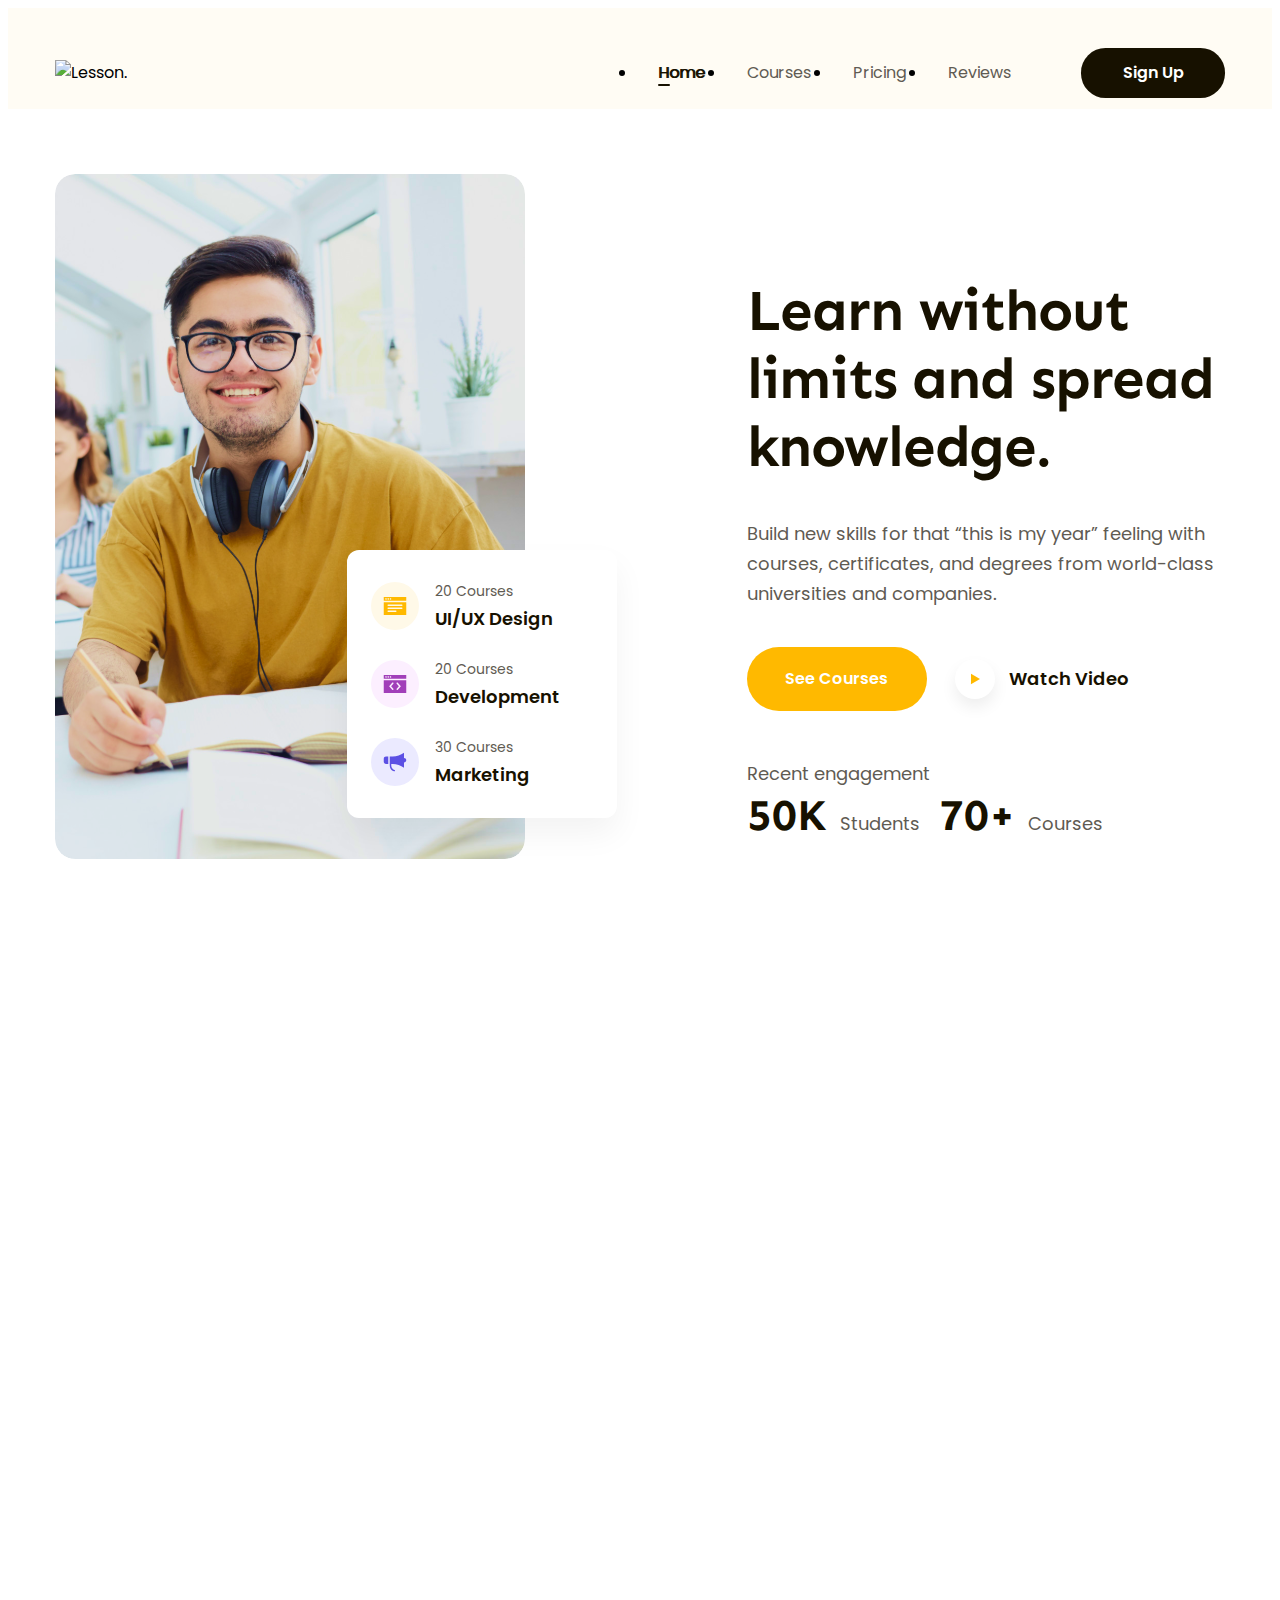
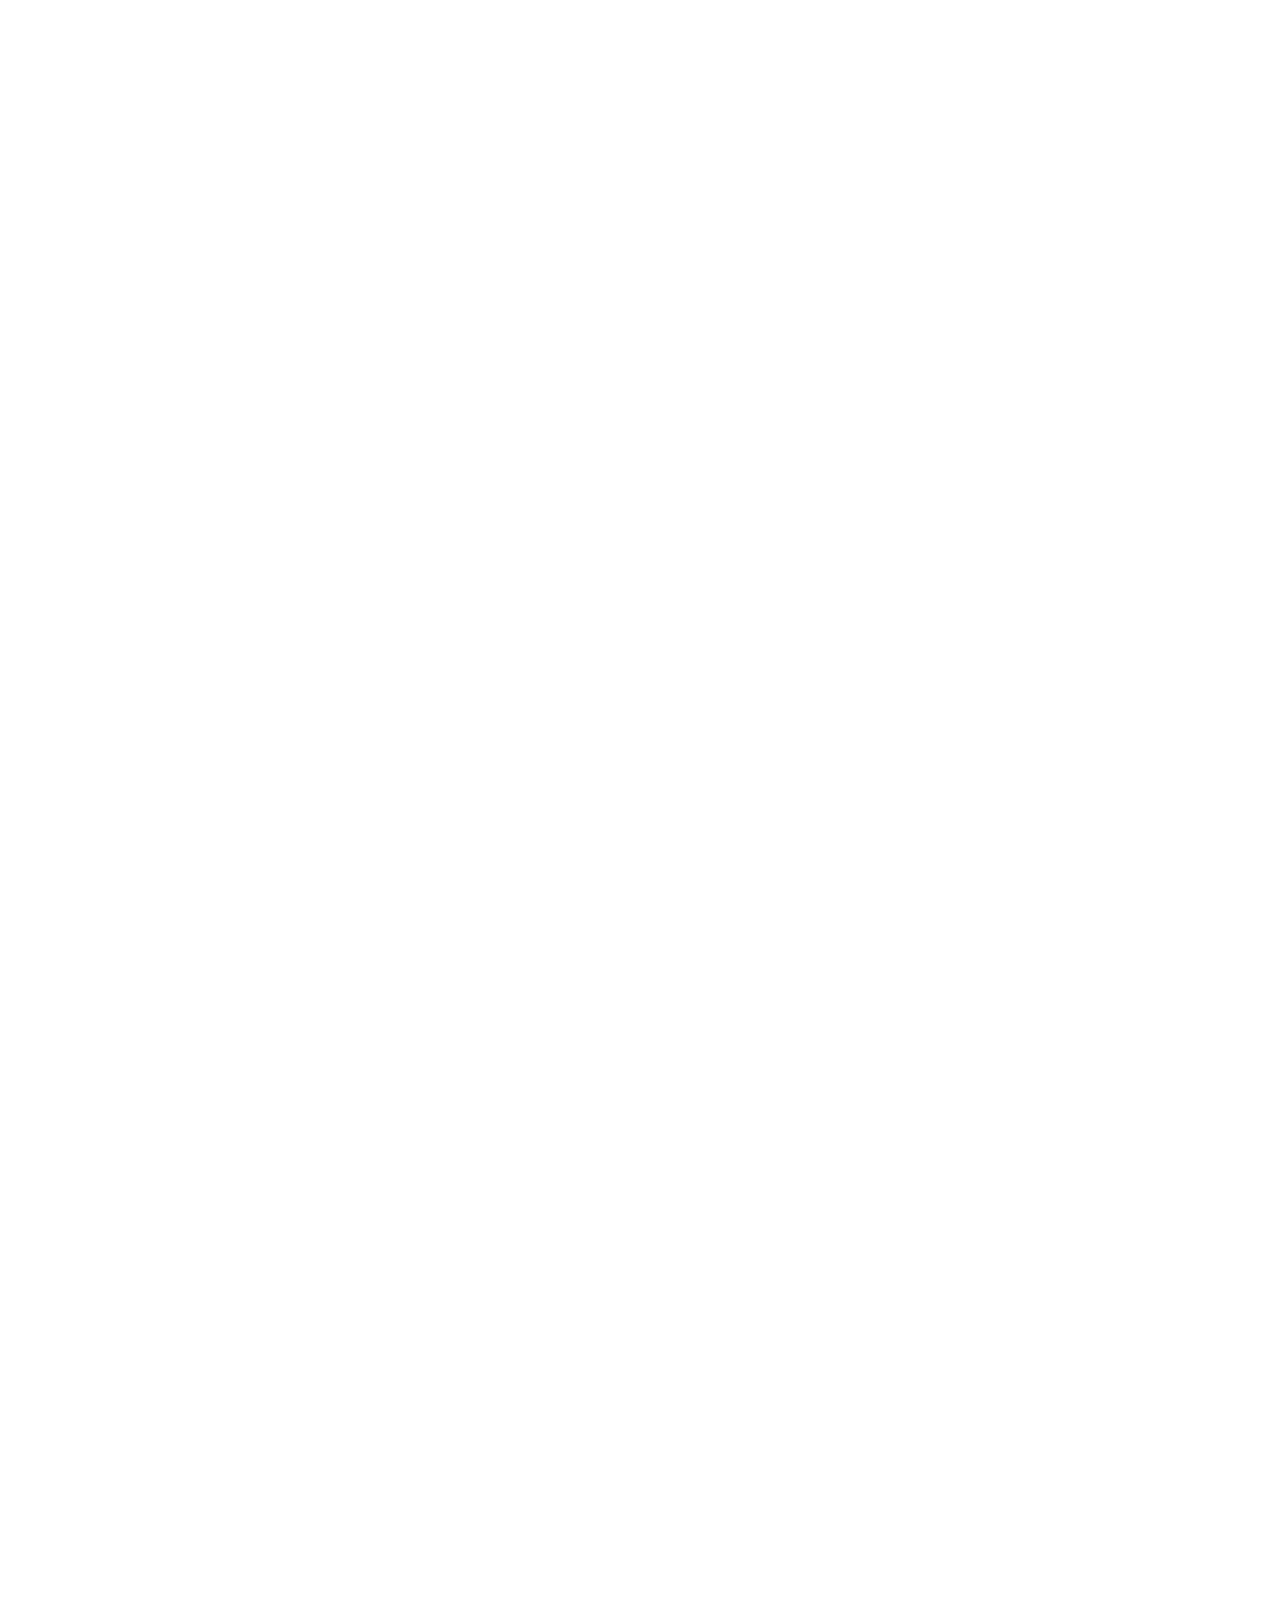
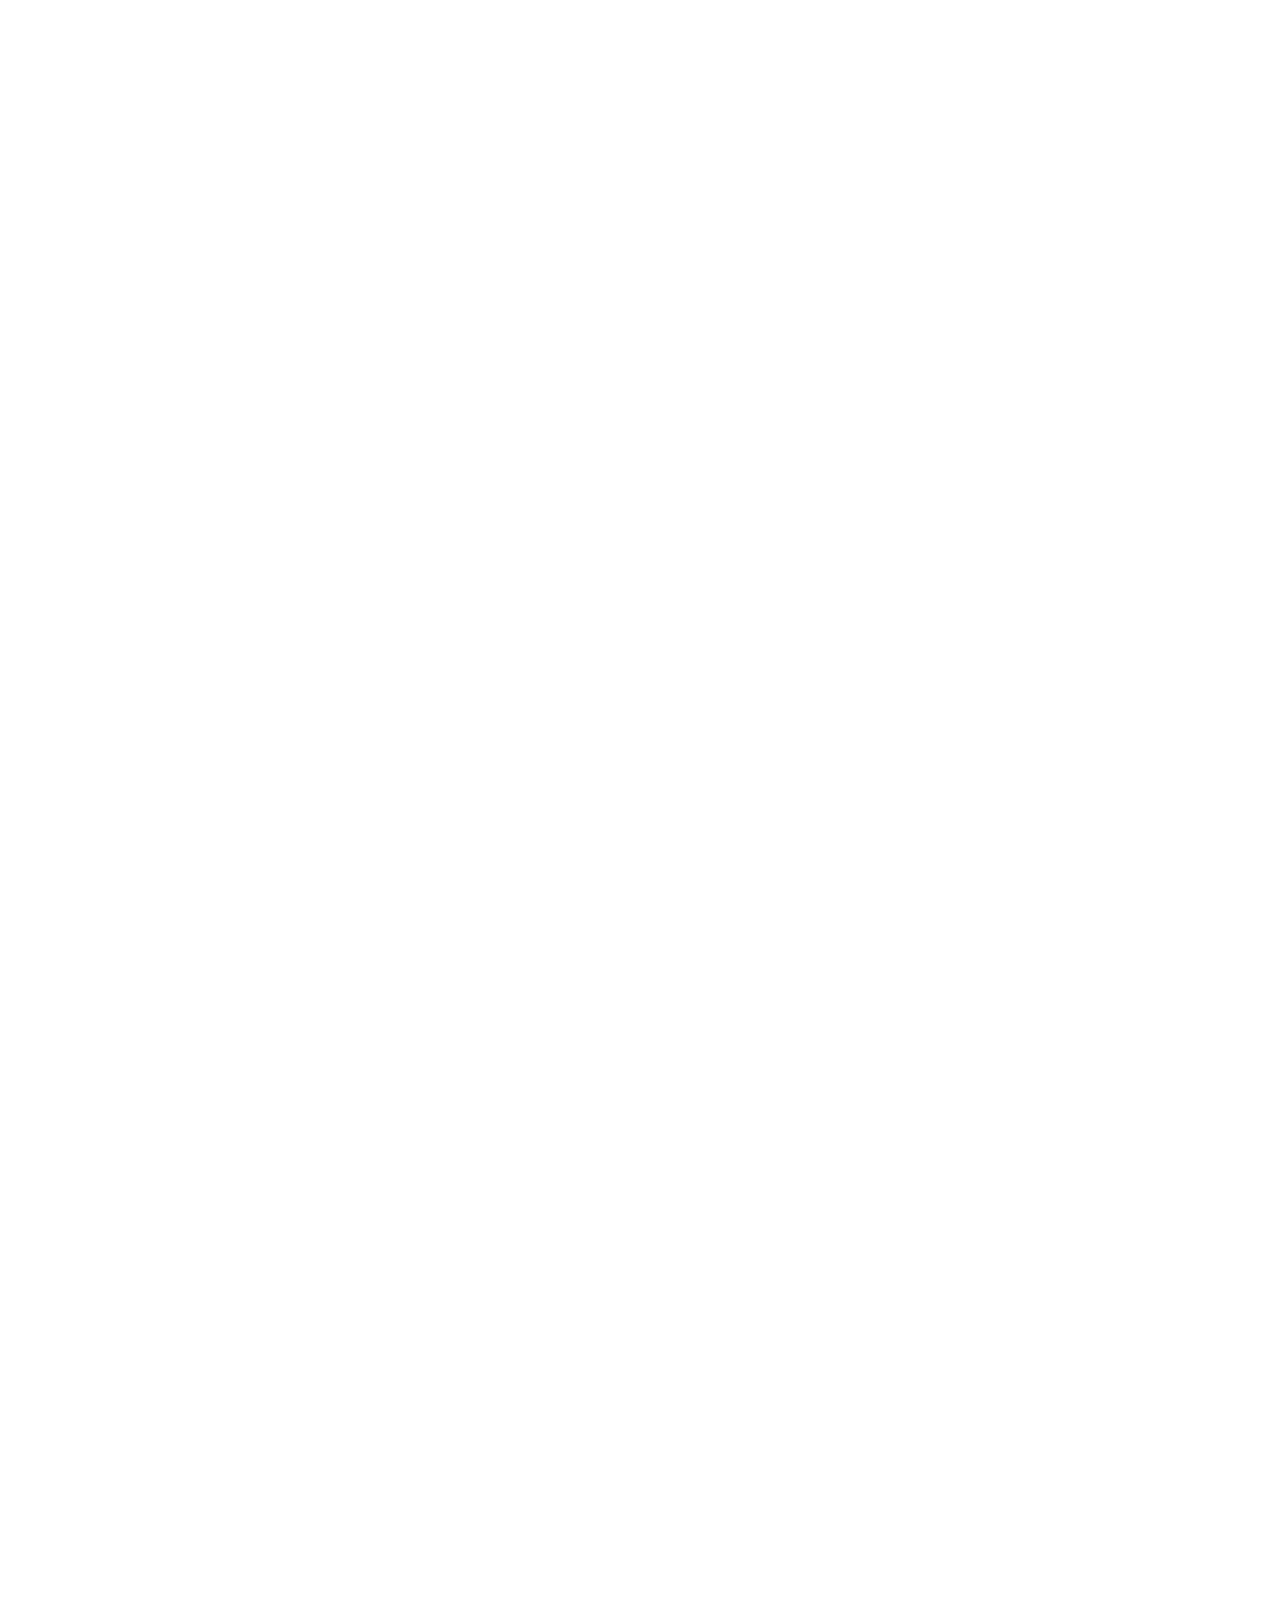
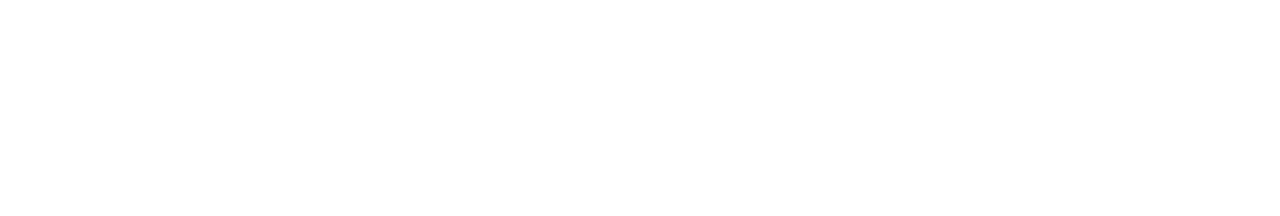
==== index.html @ 4fc25d75 "Hero commit #1" ====
<!DOCTYPE html>
<html lang="en">
  <head>
    <meta charset="UTF-8" />
    <meta
      name="viewport"
      content="width=device-width, user-scalable=no, initial-scale=1.0, maximum-scale=1.0, minimum-scale=1.0"
    />
    <meta http-equiv="X-UA-Compatible" content="ie=edge" />
    <title>Coursera</title>
    <!--  Embedded fonts  -->
    <link rel="preconnect" href="https://fonts.googleapis.com" />
    <link rel="preconnect" href="https://fonts.gstatic.com" crossorigin />
    <link
      href="https://fonts.googleapis.com/css2?family=Poppins:ital,wght@0,400;0,500;0,600;0,700;1,400&family=Sen:wght@700&display=swap"
      rel="stylesheet"
    />
    <!--    reset css-->
    <link rel="stylesheet" href="assets/css/reset.css" />
    <!--    styles css-->
    <link rel="stylesheet" href="assets/css/styles.css" />
  </head>
  <body style="height: 5000px">
    <header class="header fixed">
      <div class="main-content">
        <div class="body">
          <!--            Logo-->
          <img src="assets/img/Lesson..svg" alt="Lesson." />
          <!--            Nav-->
          <nav class="nav">
            <ul>
              <li class="active"><a href="#!">Home</a></li>
              <li><a href="#!">Courses</a></li>
              <li><a href="#!">Pricing</a></li>
              <li><a href="#!">Reviews</a></li>
            </ul>
          </nav>
          <!--            Action-->
          <div class="action">
            <a class="btn sign-up-btn" href="#!">Sign Up</a>
          </div>
        </div>
      </div>
    </header>
    <div class="hero">
      <div class="main-content">
        <div class="hero-body">
          <div class="hero-img-block">
            <img
              class="hero-img"
              src="assets/img/guy-lesson%201.svg"
              alt="Learn without limits and spread knowledge."
            />
            <div class="summary">
              <div class="item">
                <div class="circle">
                  <img
                    class="icon"
                    src="assets/icon/Orion_page.svg"
                    alt="page"
                  />
                </div>
                <div class="label">
                  <div class="quantity">20 Courses</div>
                  <div class="name">UI/UX Design</div>
                </div>
              </div>
              <div class="item">
                <div class="circle">
                  <img
                    class="icon"
                    src="assets/icon/Orion_code-window.svg"
                    alt="window"
                  />
                </div>
                <div class="label">
                  <div class="quantity">20 Courses</div>
                  <div class="name">Development</div>
                </div>
              </div>
              <div class="item">
                <div class="circle">
                  <img
                    class="icon"
                    src="assets/icon/Orion_megaphone.svg"
                    alt="megaphone"
                  />
                </div>
                <div class="label">
                  <div class="quantity">30 Courses</div>
                  <div class="name">Marketing</div>
                </div>
              </div>
            </div>
          </div>
          <div class="hero-text">
            <h1 class="title">Learn without limits and spread knowledge.</h1>
            <p class="sub-title">
              Build new skills for that “this is my year” feeling with courses,
              certificates, and degrees from world-class universities and
              companies.
            </p>
            <div class="call-to-action">
              <a class="btn see-courses-btn" href="#!">See Courses</a>
              <div class="circle">
                <img src="assets/icon/yellow-triangle.svg" alt="play" />
              </div>
              <a class="watch">Watch Video</a>
            </div>
            <div class="desc">Recent engagement</div>
            <div class="desc stat">
              <strong>50K</strong> Students <strong>70+</strong> Courses
            </div>
          </div>
        </div>
      </div>
    </div>
  </body>
</html>
---- assets/css/styles.css ----
* {
  box-sizing: border-box;
}

html {
  font-size: 62.5%;
}

body {
  font-size: 1.6rem;
  font-family: "Poppins", sans-serif;
}

/*common*/

a {
  text-decoration: none;
}
.main-content {
  width: 1170px;
  max-width: calc(100% - 48px);
  margin-right: auto;
  margin-left: auto;
}
.btn {
  min-width: 118px;
  line-height: 50px;
  padding: 0 16px;
  display: inline-block;
  font-weight: 600;
  font-size: 1.6rem;
  text-align: center;
  color: #ffffff;
}

/*Header*/
.header {
  background: #fffcf4;
}

.header.fixed {
  position: sticky;
  top: -28px;
  z-index: 1;
}
.header .body {
  display: flex;
  align-items: center;
  padding: 36px 0 8px;
}
.nav {
  margin-left: auto;
}
.nav ul {
  display: flex;
}

.nav a {
  position: relative;
  padding: 8px 21px;
  font-size: 1.6rem;
  color: #5f5b53;
}

.nav a:hover,
.nav .active a {
  text-shadow: 1px 0 0 currentColor;
  font-size: 1.6rem;
  color: #171100;
}

.nav .active a::after {
  content: "";
  display: block;
  position: absolute;
  width: 12px;
  height: 2px;
  left: 21px;
  bottom: 6px;
  background: #171100;
  border-radius: 1px;
}
.header .sign-up-btn {
  min-width: 144px;
  background: #171100;
  border-radius: 24.5px;
}

.header .action {
  margin-left: 49px;
}

/*Hero*/
.hero {
  padding: 65px 0;
}
.hero .hero-body {
  display: flex;
  justify-content: space-around;
}
.hero .hero-img-block {
  position: relative;
  width: 48%;
}
.hero .hero-img {
  object-fit: cover;
  width: 470px;
  height: 685px;
  border-radius: 20px;
}

.hero .summary {
  position: absolute;
  width: 270px;
  padding: 28px 24px;
  background: #ffffff;
  box-shadow: 0 16px 32px rgba(0, 0, 0, 0.05);
  border-radius: 12px;
  bottom: 48px;
  right: 0;
}
.hero .summary .item {
  display: flex;
  align-items: center;
  position: relative;
}
.hero .summary .circle {
  display: flex;
  justify-content: center;
  align-items: center;
  width: 48px;
  height: 48px;
  border-radius: 50%;
  background-color: #fff9e8;
}
.hero .summary .item:nth-of-type(2) .circle {
  background: #fcefff;
}
.hero .summary .item:nth-of-type(3) .circle {
  background: #ebeaff;
}
.hero .summary .item + .item {
  margin-top: 22px;
}

.hero .summary .label {
  margin-left: 16px;
  align-items: center;
}
.hero .summary .label .quantity {
  font-size: 1.4rem;
  line-height: 1.86;

  color: #5f5b53;
}
.hero .summary .label .name {
  font-weight: 600;
  font-size: 1.8rem;
  line-height: 1.67;
  color: #171100;
}
.hero .hero-text {
  width: 52%;
  padding: 64px 0 0 130px;
}
.hero-text .title {
  font-family: "Sen", sans-serif;
  font-weight: 700;
  font-size: 5.8rem;
  line-height: 1.17;
  letter-spacing: -0.02em;
  color: #171100;
}

.hero-text .sub-title {
  margin-top: 22px;
  font-weight: 400;
  font-size: 1.8rem;
  line-height: 1.67;
  color: #5f5b53;
}

.hero .call-to-action {
  display: flex;
  align-items: center;
  margin-top: 38px;
  margin-bottom: 48px;
}

.hero .see-courses-btn {
  min-width: 180px;
  line-height: 64px;
  background: #ffb900;
  border-radius: 32px;
}

.hero .call-to-action .circle {
  display: flex;
  align-items: center;
  justify-content: center;
  width: 40px;
  height: 40px;
  margin-left: 28px;
  background: #ffffff;
  box-shadow: 0 8px 16px rgba(0, 0, 0, 0.07);
  border-radius: 50%;
  cursor: pointer;
}

.hero .call-to-action .watch {
  margin-left: 14px;
  font-weight: 600;
  font-size: 1.8rem;
  line-height: 1.67;
  color: #171100;
}

.hero .desc {
  font-weight: 400;
  font-size: 1.8rem;
  line-height: 1.67;
  color: #5f5b53;
}

.hero .stat strong {
  margin-top: 8px;
  padding-right: 8px;
  font-family: "Sen", sans-serif;
  font-weight: 700;
  font-size: 4.4rem;
  line-height: 1.23;
  color: #171100;
}
.hero .stat strong:nth-of-type(2) {
  margin-left: 14px;
}
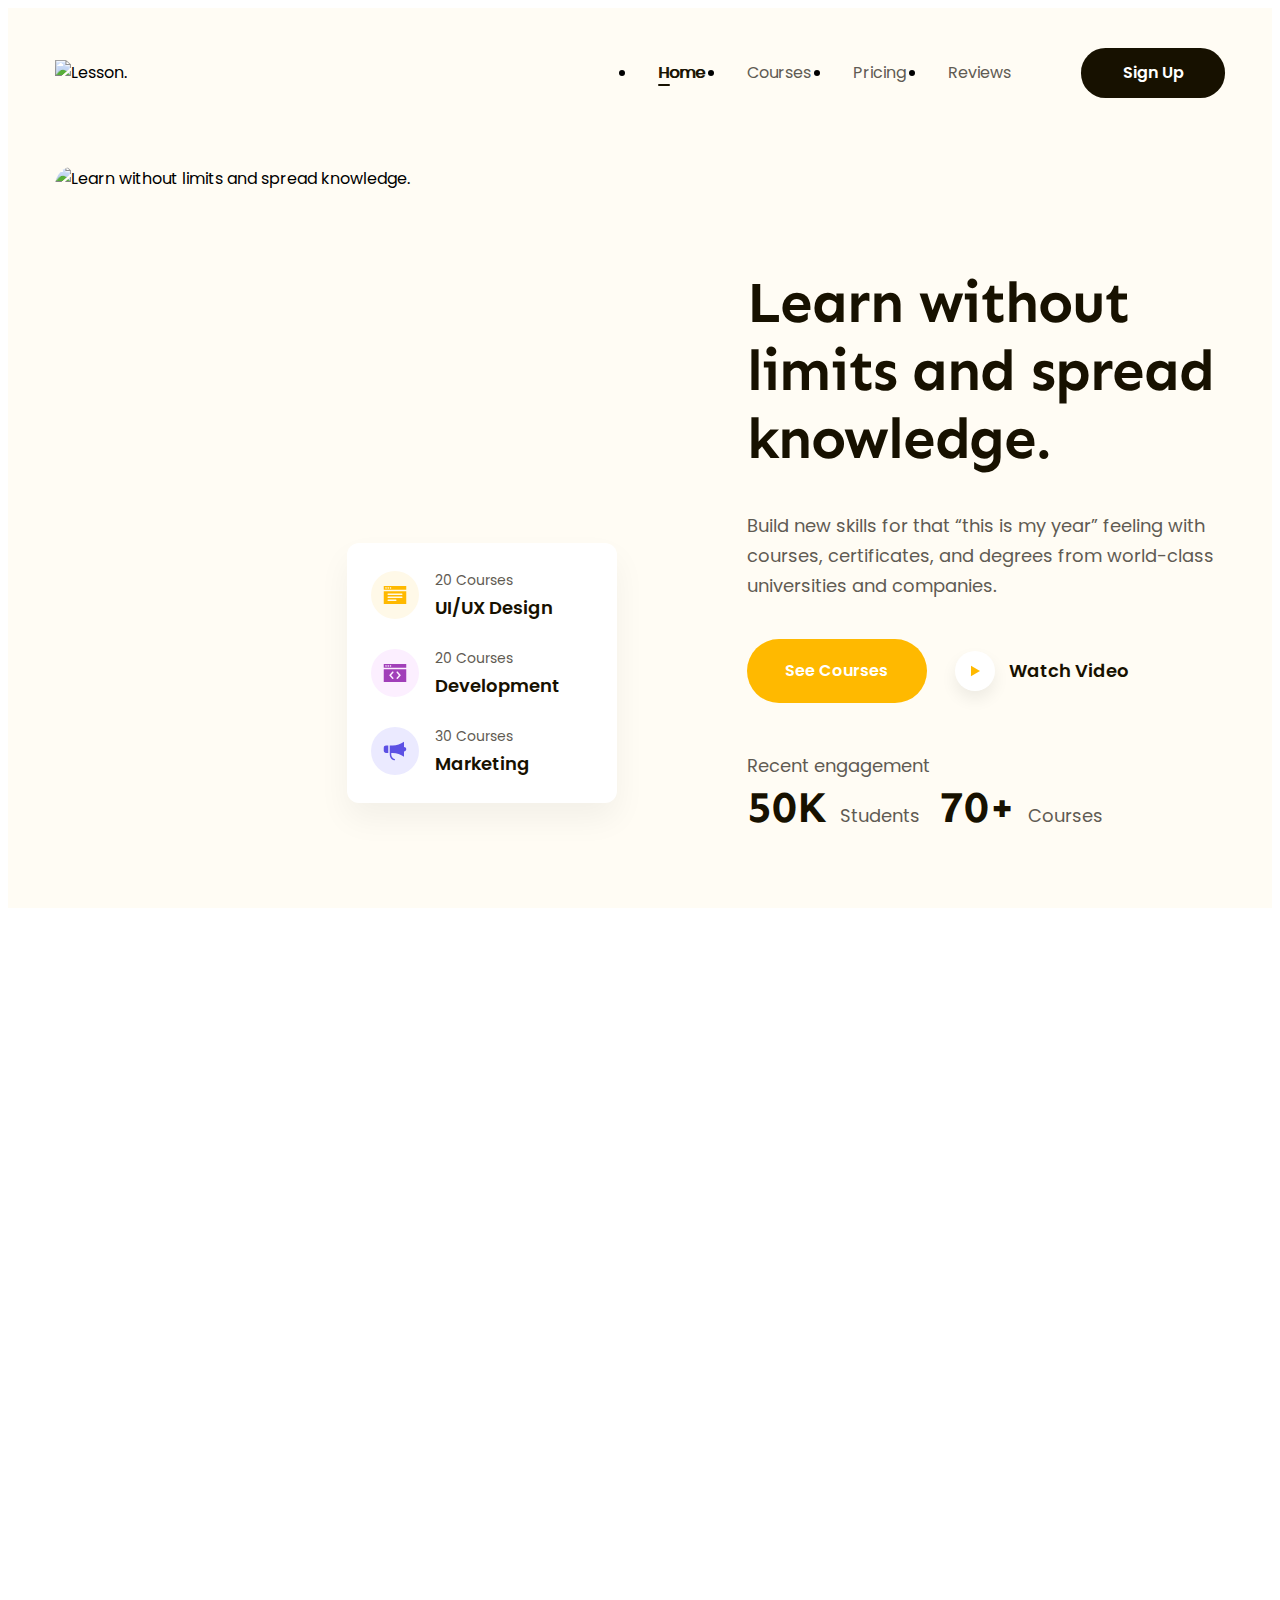
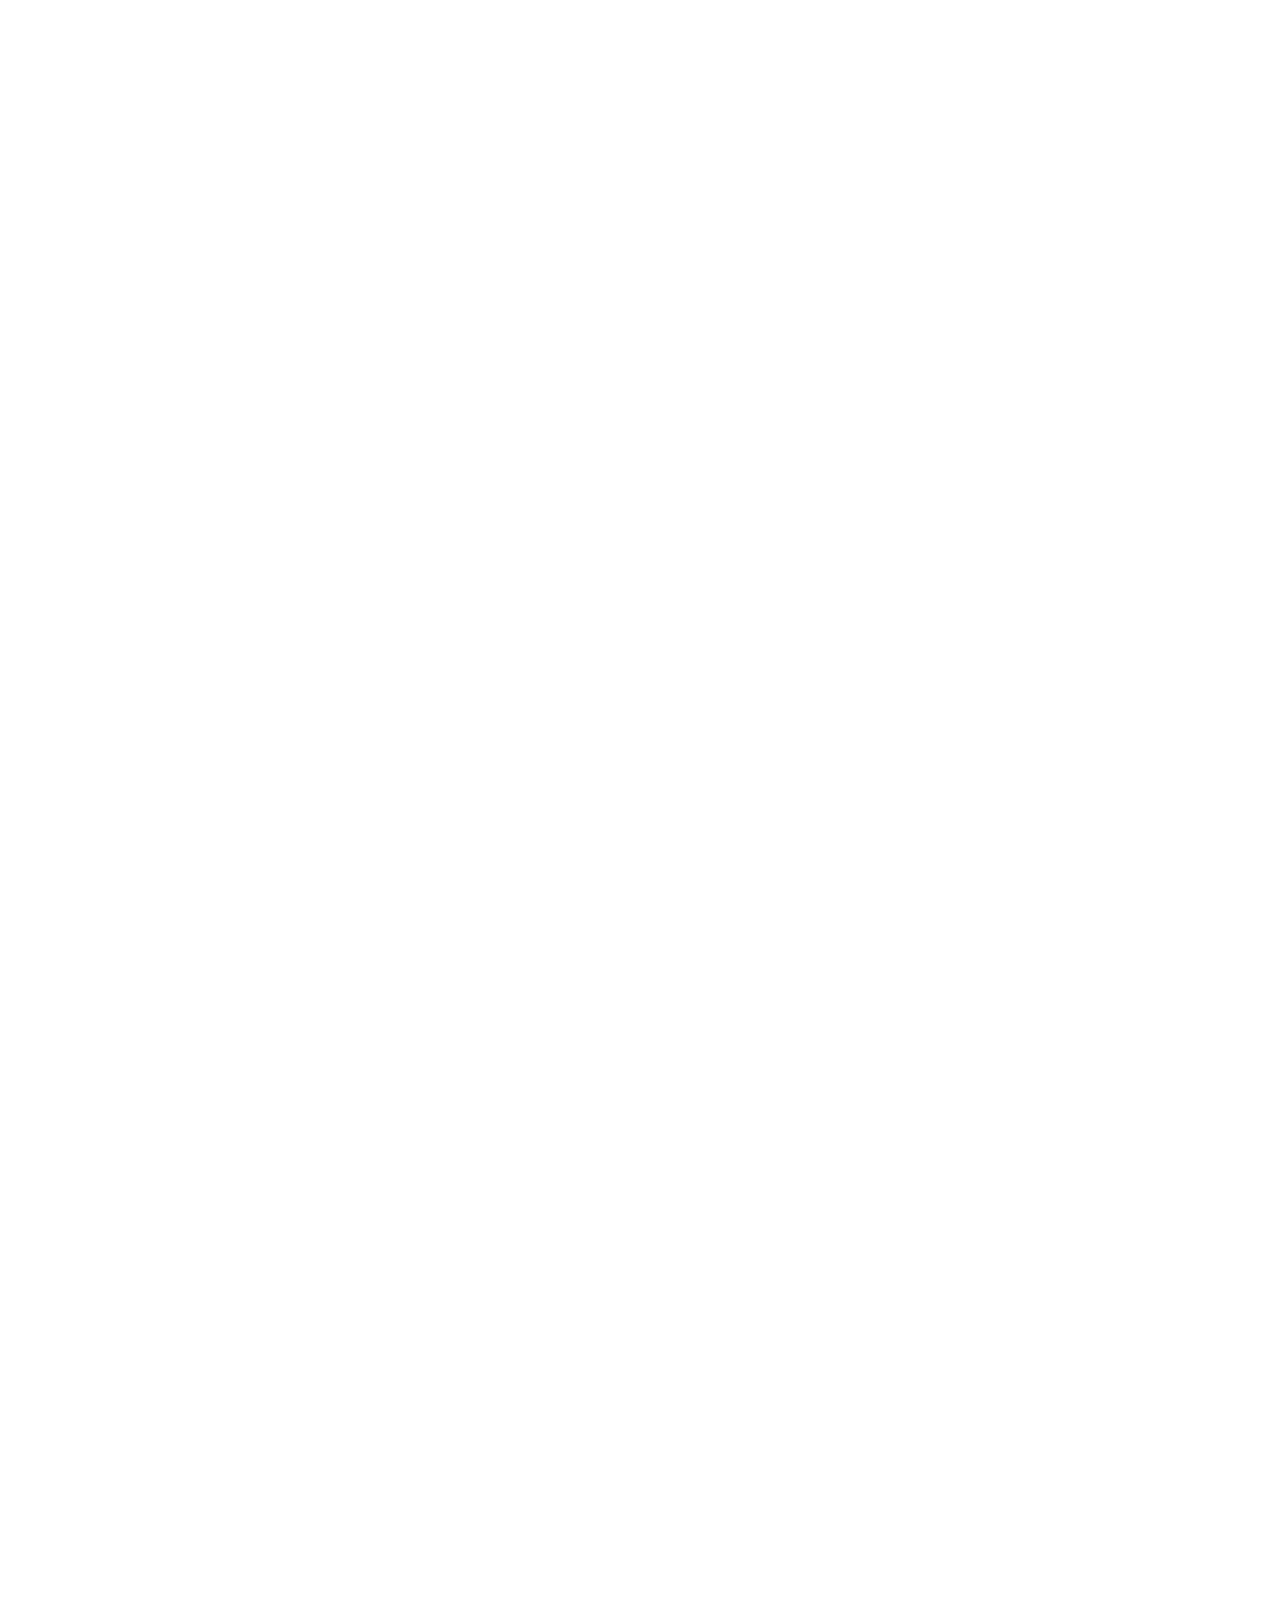
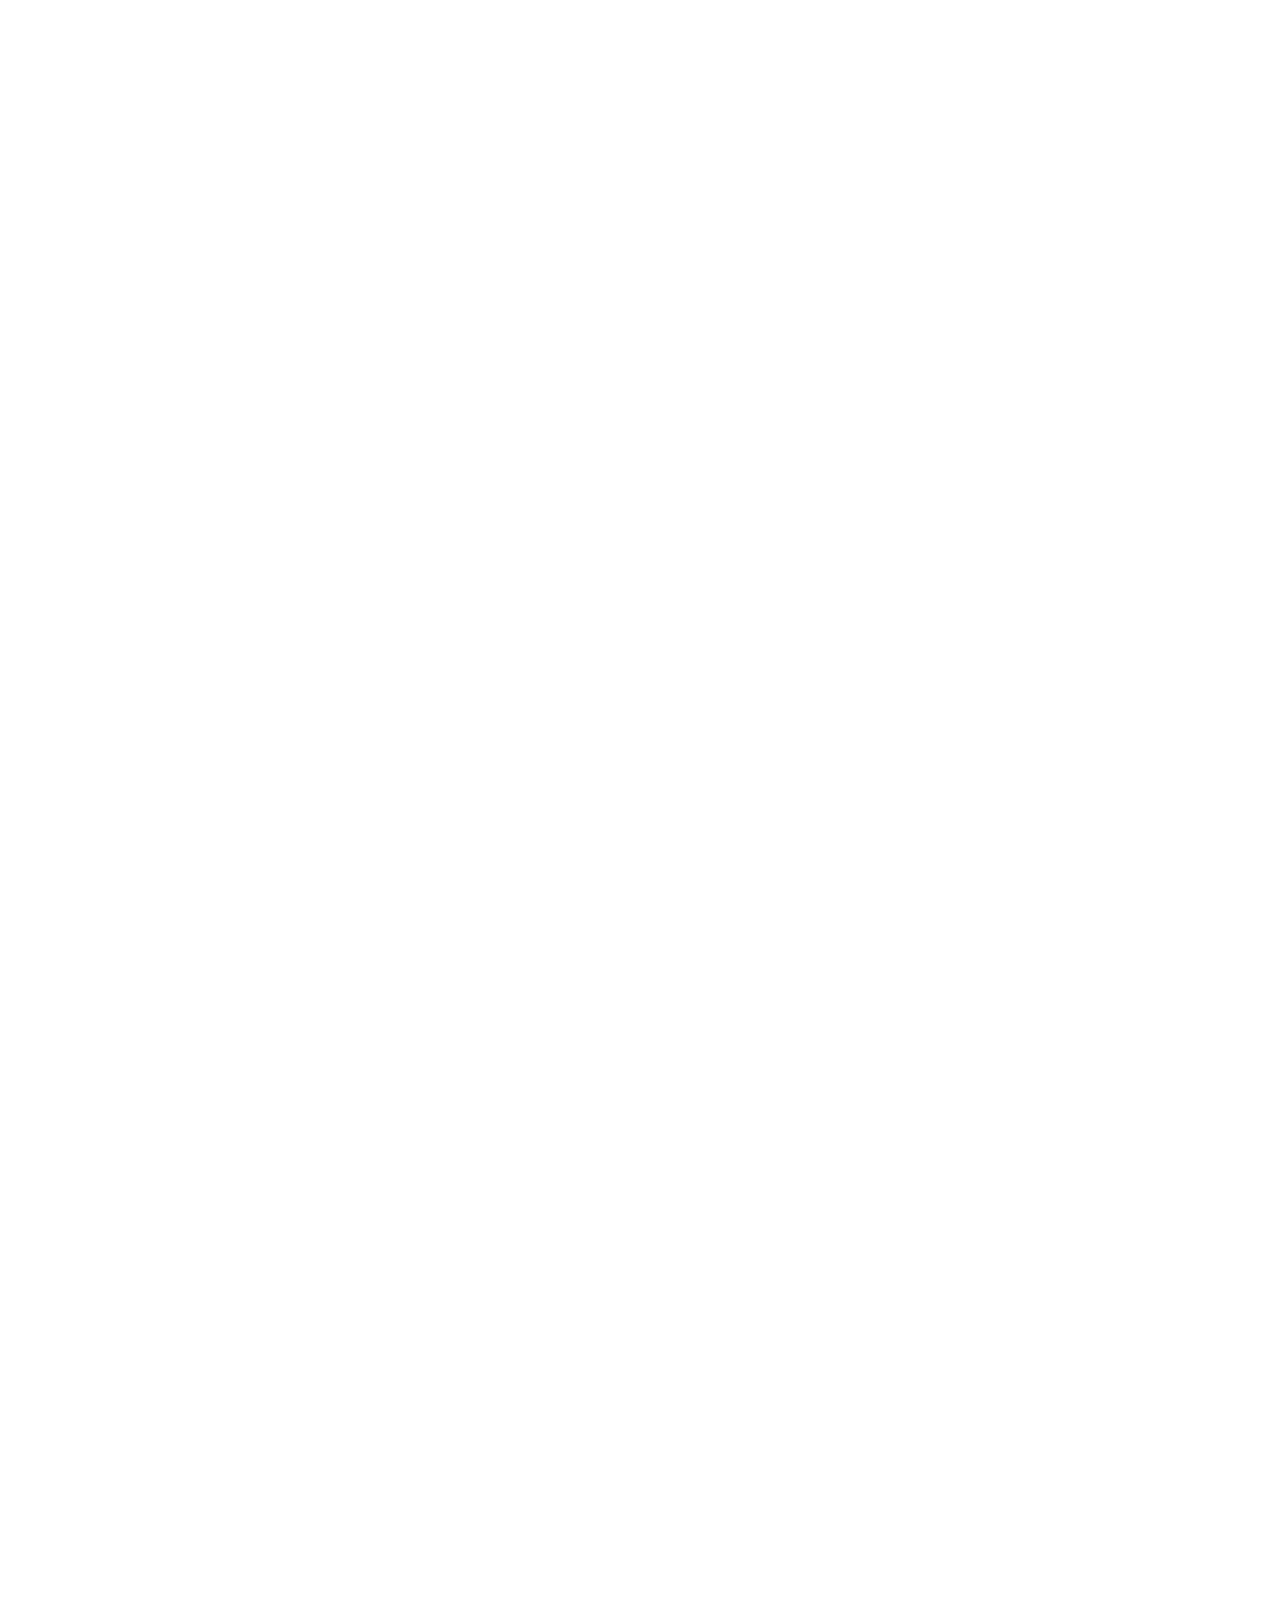
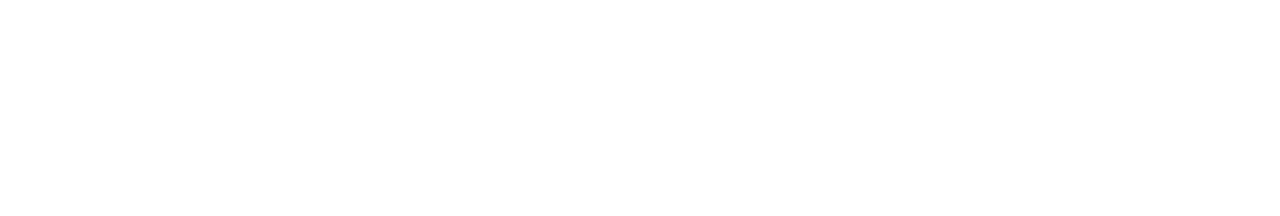
==== commit 4913e80f: "Hero commit #3" ====
--- a/index.html
+++ b/index.html
@@ -48,7 +48,7 @@
           <div class="hero-img-block">
             <img
               class="hero-img"
-              src="assets/img/guy-lesson%201.svg"
+              src="assets/img/guy-lesson.png"
               alt="Learn without limits and spread knowledge."
             />
             <div class="summary">
--- a/assets/css/styles.css
+++ b/assets/css/styles.css
@@ -92,17 +92,18 @@
 
 /*Hero*/
 .hero {
-  padding: 65px 0;
+  padding: 57px 0;
+  background: #fffcf4;
 }
 .hero .hero-body {
   display: flex;
-  justify-content: space-around;
 }
 .hero .hero-img-block {
   position: relative;
   width: 48%;
 }
 .hero .hero-img {
+  display: block;
   object-fit: cover;
   width: 470px;
   height: 685px;
@@ -112,7 +113,7 @@
 .hero .summary {
   position: absolute;
   width: 270px;
-  padding: 28px 24px;
+  padding: 24px;
   background: #ffffff;
   box-shadow: 0 16px 32px rgba(0, 0, 0, 0.05);
   border-radius: 12px;
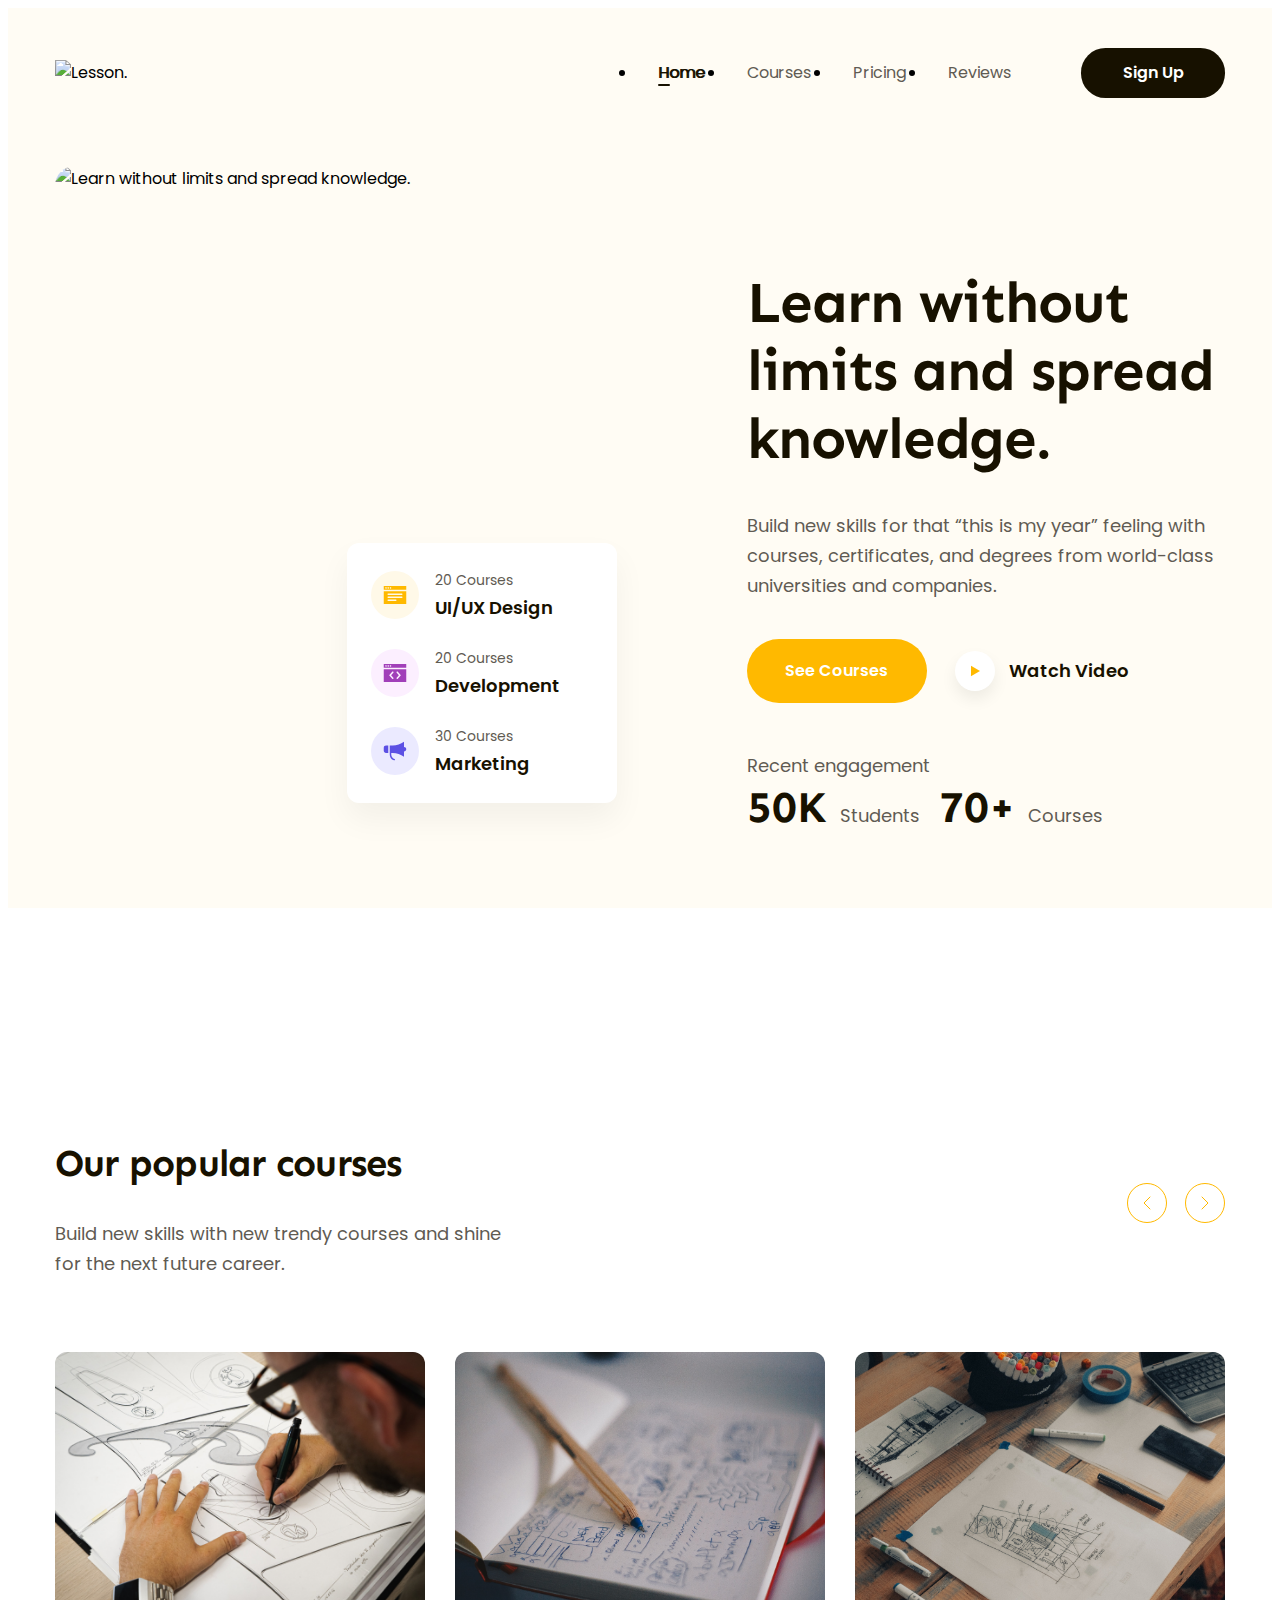
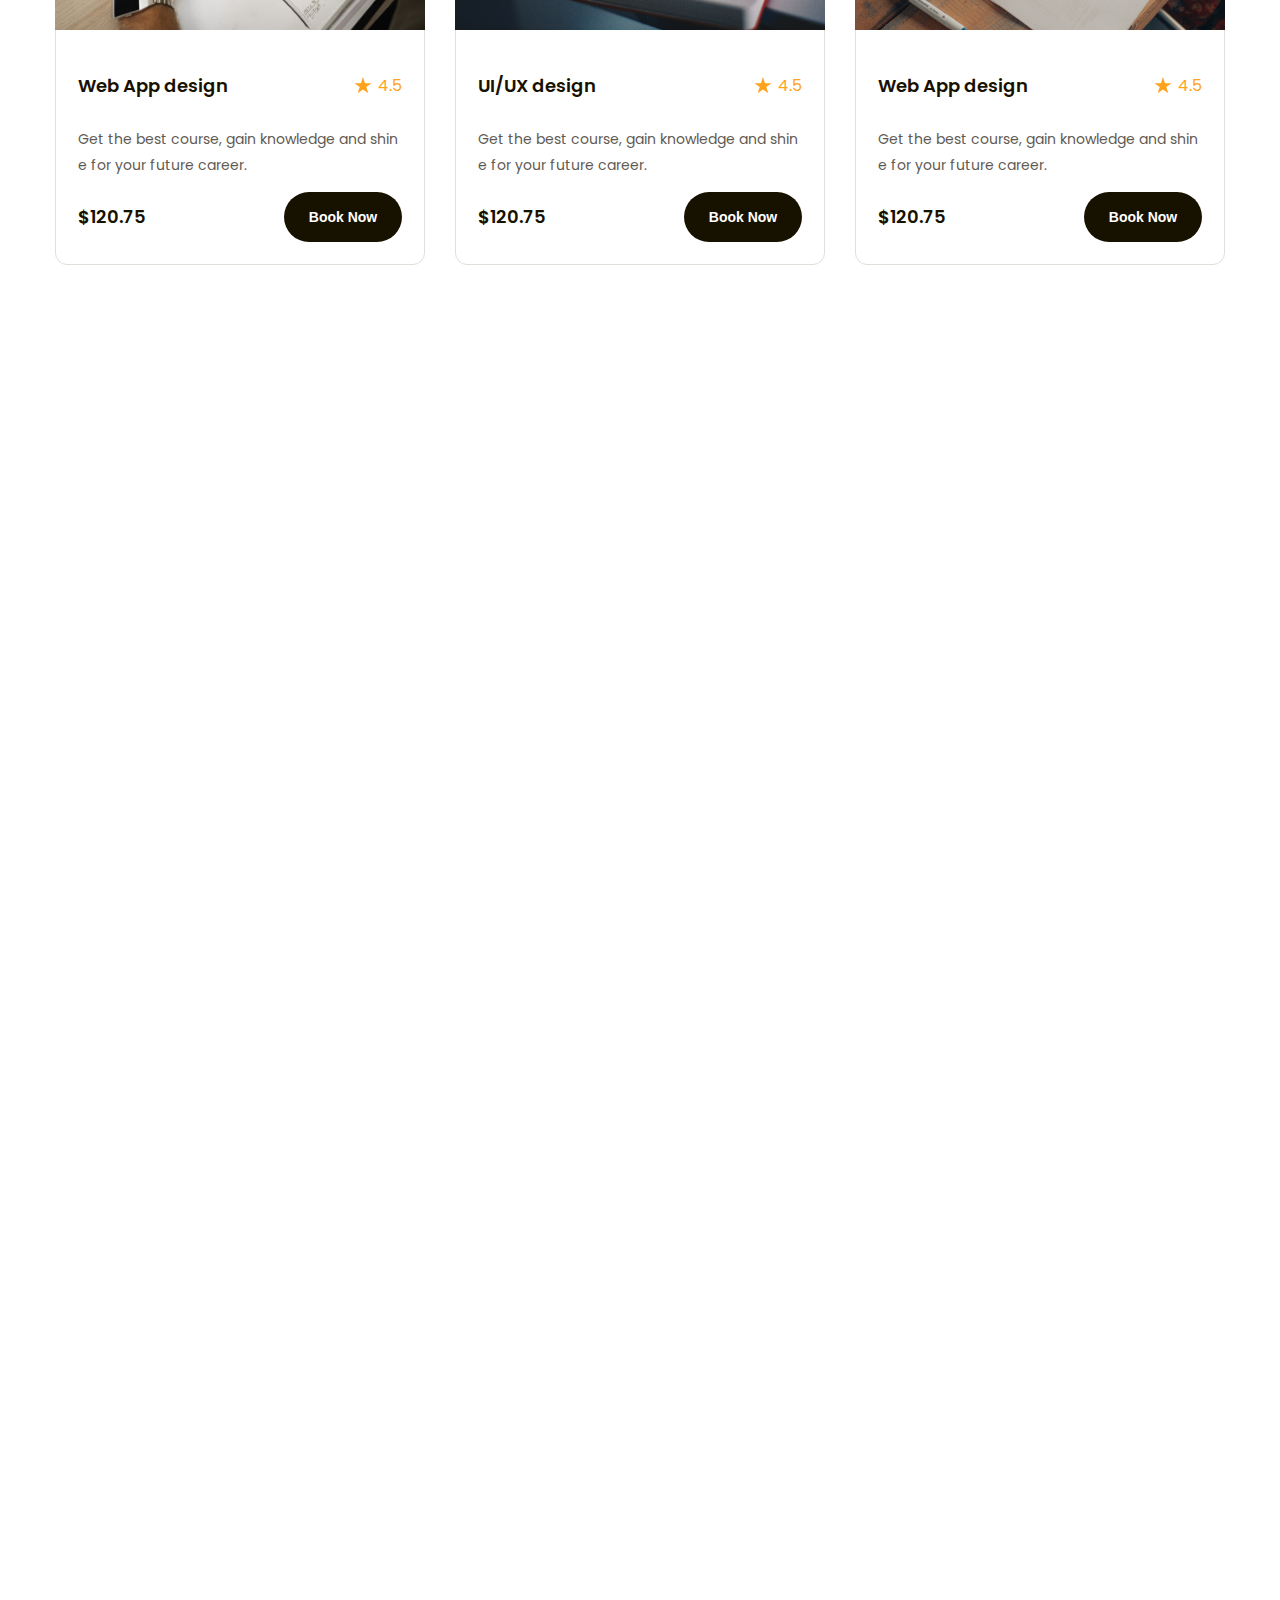
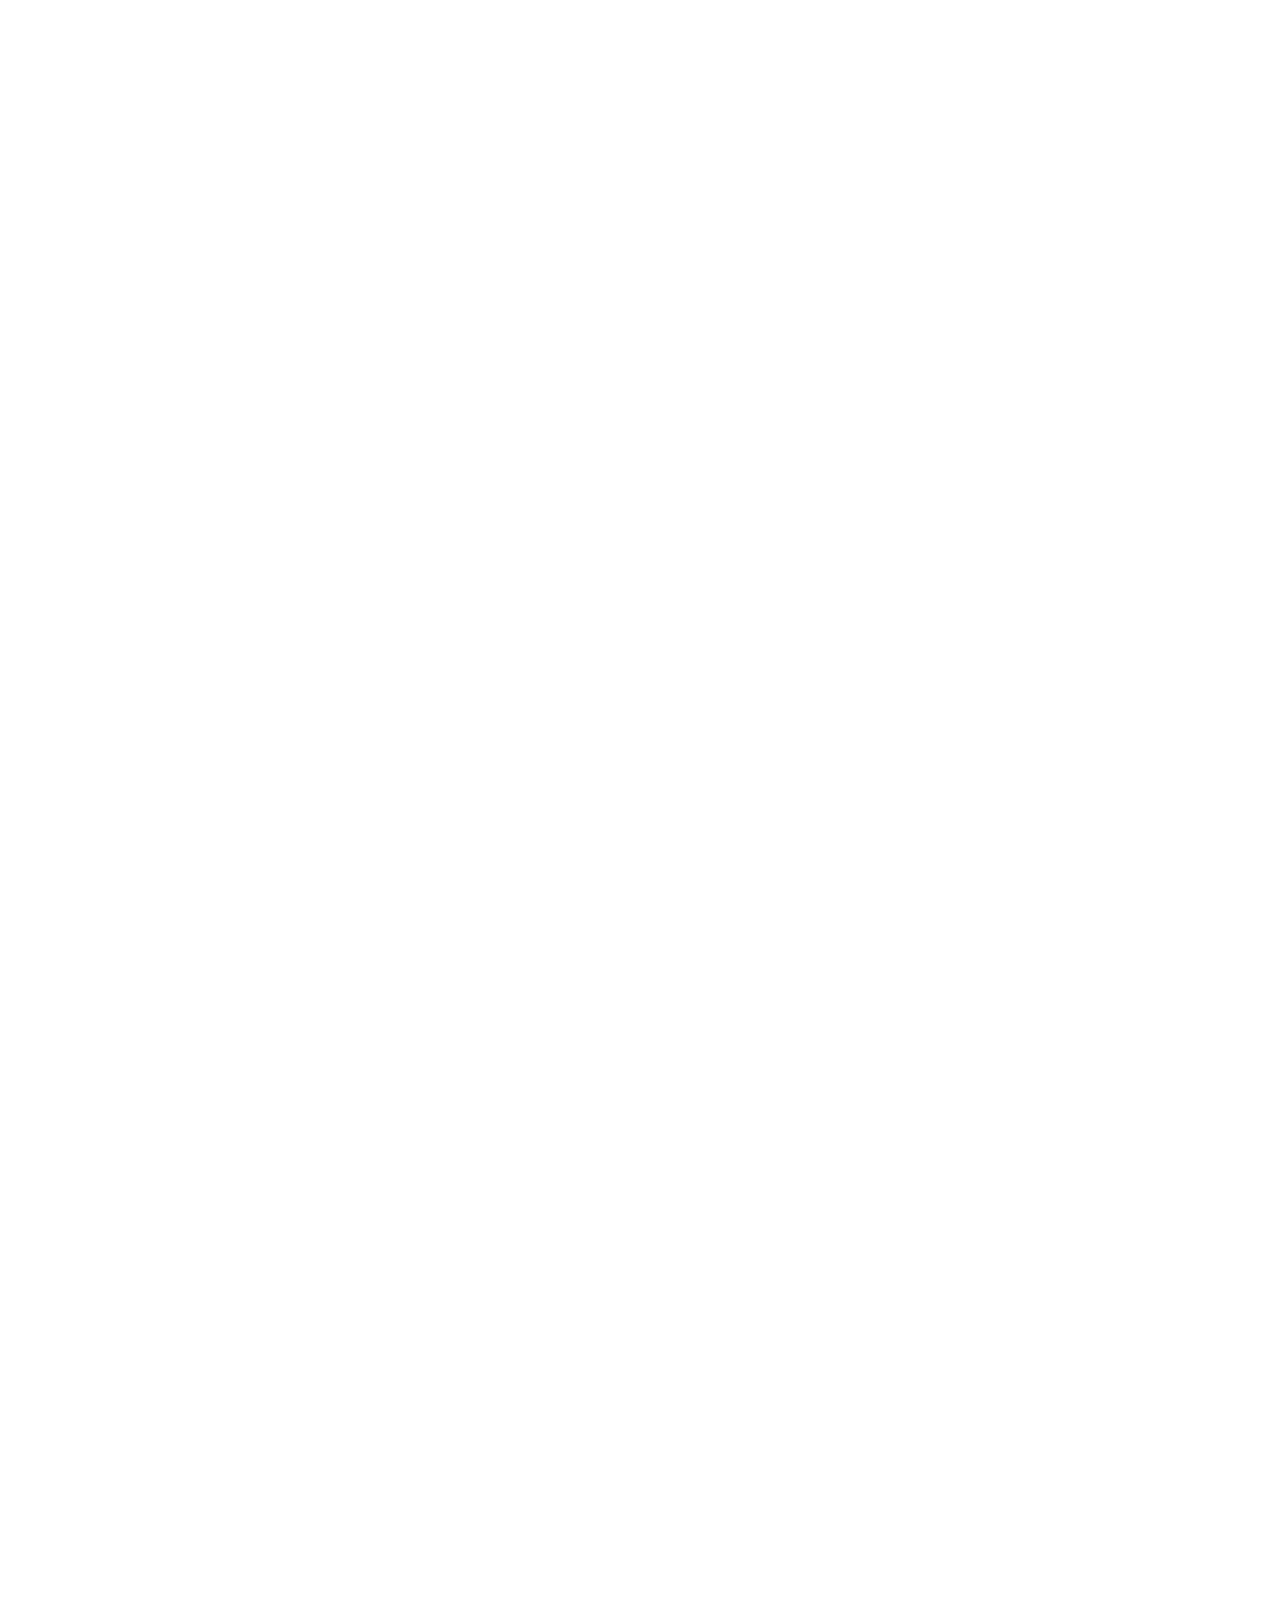
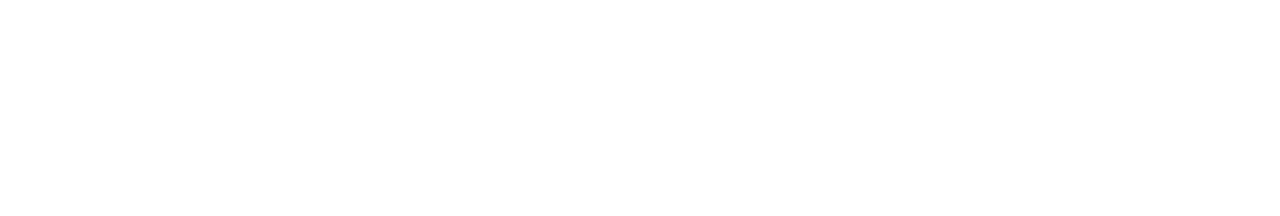
==== commit 07138251: "Popular commit #2" ====
--- a/index.html
+++ b/index.html
@@ -15,17 +15,18 @@
       href="https://fonts.googleapis.com/css2?family=Poppins:ital,wght@0,400;0,500;0,600;0,700;1,400&family=Sen:wght@700&display=swap"
       rel="stylesheet"
     />
-    <!--    reset css-->
-    <link rel="stylesheet" href="assets/css/reset.css" />
-    <!--    styles css-->
-    <link rel="stylesheet" href="assets/css/styles.css" />
+    <!-- reset css -->
+    <link rel="stylesheet" href="./assets/css/reset.css" />
+    <!-- styles css -->
+    <link rel="stylesheet" href="./assets/css/styles.css" />
   </head>
   <body style="height: 5000px">
+    <!-- Header -->
     <header class="header fixed">
       <div class="main-content">
         <div class="body">
           <!--            Logo-->
-          <img src="assets/img/Lesson..svg" alt="Lesson." />
+          <img src="./assets/icon/Lesson..svg" alt="Lesson." />
           <!--            Nav-->
           <nav class="nav">
             <ul>
@@ -42,13 +43,15 @@
         </div>
       </div>
     </header>
+
+    <!-- Hero -->
     <div class="hero">
       <div class="main-content">
         <div class="hero-body">
           <div class="hero-img-block">
             <img
               class="hero-img"
-              src="assets/img/guy-lesson.png"
+              src="./assets/img/guy-lesson.png"
               alt="Learn without limits and spread knowledge."
             />
             <div class="summary">
@@ -56,7 +59,7 @@
                 <div class="circle">
                   <img
                     class="icon"
-                    src="assets/icon/Orion_page.svg"
+                    src="./assets/icon/Orion_page.svg"
                     alt="page"
                   />
                 </div>
@@ -69,7 +72,7 @@
                 <div class="circle">
                   <img
                     class="icon"
-                    src="assets/icon/Orion_code-window.svg"
+                    src="./assets/icon/Orion_code-window.svg"
                     alt="window"
                   />
                 </div>
@@ -82,7 +85,7 @@
                 <div class="circle">
                   <img
                     class="icon"
-                    src="assets/icon/Orion_megaphone.svg"
+                    src="./assets/icon/Orion_megaphone.svg"
                     alt="megaphone"
                   />
                 </div>
@@ -103,13 +106,161 @@
             <div class="call-to-action">
               <a class="btn see-courses-btn" href="#!">See Courses</a>
               <div class="circle">
-                <img src="assets/icon/yellow-triangle.svg" alt="play" />
+                <img src="./assets/icon/yellow-triangle.svg" alt="play" />
               </div>
               <a class="watch">Watch Video</a>
             </div>
             <div class="desc">Recent engagement</div>
             <div class="desc stat">
               <strong>50K</strong> Students <strong>70+</strong> Courses
+            </div>
+          </div>
+        </div>
+      </div>
+    </div>
+
+    <!-- Popular -->
+    <div class="popular">
+      <div class="main-content">
+        <div class="popular-top">
+          <div class="popular-top-left">
+            <h2 class="title">Our popular courses</h2>
+            <p class="sub-title">
+              Build new skills with new trendy courses and shine for the next
+              future career.
+            </p>
+          </div>
+          <div class="popular-top-right">
+            <div class="left-arrow circle">
+              <button class="arrow-btn">
+                <svg
+                  width="8"
+                  height="14"
+                  viewBox="0 0 8 14"
+                  fill="none"
+                  xmlns="http://www.w3.org/2000/svg"
+                >
+                  <path
+                    d="M7 1L1 7L7 13"
+                    stroke="currentColor"
+                    stroke-linecap="round"
+                    stroke-linejoin="round"
+                  />
+                </svg>
+              </button>
+            </div>
+            <div class="right-arrow circle">
+              <button class="arrow-btn">
+                <svg
+                  width="8"
+                  height="14"
+                  viewBox="0 0 8 14"
+                  fill="none"
+                  xmlns="http://www.w3.org/2000/svg"
+                >
+                  <path
+                    d="M1 1L7 7L1 13"
+                    stroke="currentColor"
+                    stroke-linecap="round"
+                    stroke-linejoin="round"
+                  />
+                </svg>
+              </button>
+            </div>
+          </div>
+        </div>
+        <div class="popular-bottom">
+          <!-- course-item 1 -->
+          <div class="course-items">
+            <a href="#!"
+              ><img
+                class="course-img"
+                src="./assets/img/popular1.jpg"
+                alt="Web App design"
+            /></a>
+            <div class="info">
+              <div class="head">
+                <h3 class="title">
+                  <a href="#!" class="line-clamp break-all">Web App design</a>
+                </h3>
+                <div class="rating">
+                  <img src="./assets/icon/Star.svg" alt="Star" class="star" />
+                  <span class="value">4.5</span>
+                </div>
+              </div>
+              <p class="sub-title line-clamp line-2 break-all">
+                Get the best course, gain knowledge and shine for your future
+                career.
+              </p>
+              <div class="foot">
+                <span class="price">$120.75</span>
+                <button class="btn book-btn">
+                  <span class="book-now">Book Now</span>
+                </button>
+              </div>
+            </div>
+          </div>
+
+          <!-- course-item 2 -->
+          <div class="course-items">
+            <a href="#!">
+              <img
+                class="course-img"
+                src="./assets/img/popular2.jpg"
+                alt="UI/UX design"
+            /></a>
+            <div class="info">
+              <div class="head">
+                <h3 class="title">
+                  <a href="#!" class="line-clamp break-all">UI/UX design</a>
+                </h3>
+                <div class="rating">
+                  <img src="./assets/icon/Star.svg" alt="Star" class="star" />
+                  <span class="value">4.5</span>
+                </div>
+              </div>
+              <p class="sub-title line-clamp line-2 break-all">
+                Get the best course, gain knowledge and shine for your future
+                career.
+              </p>
+              <div class="foot">
+                <span class="price">$120.75</span>
+                <button class="btn book-btn">
+                  <span class="book-now">Book Now</span>
+                </button>
+              </div>
+            </div>
+          </div>
+
+          <!-- course-item 3 -->
+          <div class="course-items">
+            <a href="#!">
+              <img
+                class="course-img"
+                src="./assets/img/popular3.jpg"
+                alt="Basic web design"
+              />
+            </a>
+            <div class="info">
+              <div class="head">
+                <h3 class="title">
+                  <a href="#!" class="line-clamp break-all">Web App design</a>
+                </h3>
+                <div class="rating">
+                  <img src="./assets/icon/Star.svg" alt="Star" class="star" />
+                  <span class="value">4.5</span>
+                </div>
+              </div>
+              <p class="sub-title line-clamp line-2 break-all">
+                Get the best course, gain knowledge and shine for your future
+                career.
+              </p>
+              <div class="foot">
+                <span class="price">$120.75</span>
+                <button class="btn book-btn">
+                  <span class="book-now">Book Now</span>
+                </button>
+              </div>
             </div>
           </div>
         </div>
--- a/assets/css/styles.css
+++ b/assets/css/styles.css
@@ -1,7 +1,10 @@
 * {
   box-sizing: border-box;
 }
-
+:root {
+  --primary-color: #ffb900;
+  --font-heading: "Sen", sans-serif;
+}
 html {
   font-size: 62.5%;
 }
@@ -31,8 +34,27 @@
   font-size: 1.6rem;
   text-align: center;
   color: #ffffff;
-}
-
+  background: #171100;
+  border-radius: 999px;
+}
+
+.btn:hover {
+  opacity: 0.9;
+  cursor: pointer;
+}
+
+.line-clamp {
+  display: -webkit-box;
+  -webkit-line-clamp: var(--line-clamp, 1);
+  -webkit-box-orient: vertical;
+  overflow: hidden;
+}
+.line-clamp.line-2 {
+  --line-clamp: 2;
+}
+.break-all {
+  word-break: break-all;
+}
 /*Header*/
 .header {
   background: #fffcf4;
@@ -82,7 +104,6 @@
 }
 .header .sign-up-btn {
   min-width: 144px;
-  background: #171100;
   border-radius: 24.5px;
 }
 
@@ -165,7 +186,7 @@
   padding: 64px 0 0 130px;
 }
 .hero-text .title {
-  font-family: "Sen", sans-serif;
+  font-family: var(--font-heading);
   font-weight: 700;
   font-size: 5.8rem;
   line-height: 1.17;
@@ -191,7 +212,7 @@
 .hero .see-courses-btn {
   min-width: 180px;
   line-height: 64px;
-  background: #ffb900;
+  background: var(--primary-color);
   border-radius: 32px;
 }
 
@@ -226,7 +247,7 @@
 .hero .stat strong {
   margin-top: 8px;
   padding-right: 8px;
-  font-family: "Sen", sans-serif;
+  font-family: var(--font-heading);
   font-weight: 700;
   font-size: 4.4rem;
   line-height: 1.23;
@@ -235,3 +256,149 @@
 .hero .stat strong:nth-of-type(2) {
   margin-left: 14px;
 }
+
+/* Popular */
+.popular {
+  padding: 200px 0;
+}
+.popular-top {
+  display: flex;
+  align-items: center;
+}
+
+.popular-top .popular-top-left {
+  width: 39%;
+}
+
+.popular-top .title {
+  font-family: var(--font-heading);
+  font-style: normal;
+  font-weight: 700;
+  font-size: 3.8rem;
+  line-height: 1.26;
+  letter-spacing: -0.02em;
+  color: #171100;
+}
+
+.popular-top .sub-title {
+  margin-top: 16px;
+  font-size: 1.8rem;
+  line-height: 1.67;
+  color: #5f5b53;
+}
+
+.popular-top .popular-top-right {
+  display: flex;
+  margin-left: auto;
+  gap: 18px;
+}
+.popular-top-right .arrow-btn {
+  display: flex;
+  width: 40px;
+  height: 40px;
+  color: var(--primary-color);
+  border: 1px solid var(--primary-color);
+  border-radius: 50%;
+  justify-content: center;
+  align-items: center;
+  transition-duration: 0.2s;
+  background: transparent;
+}
+
+.popular-top-right .arrow-btn:hover {
+  background: var(--primary-color);
+  color: #ffffff;
+  cursor: pointer;
+}
+
+.popular-bottom {
+  margin-top: 55px;
+  display: flex;
+  gap: 30px;
+}
+
+.popular-bottom .course-items {
+  flex: 1;
+  background: #ffffff;
+  border: 1px solid #e2dfda;
+  border-radius: 12px;
+}
+
+.popular-bottom .course-items:hover {
+  border-color: transparent;
+  box-shadow: 0px 18px 36px rgba(0, 0, 0, 0.05);
+}
+
+.popular-bottom .course-img {
+  margin: -1px;
+  width: calc(100% + 1.5px);
+  height: 278px;
+  border-radius: 12px 12px 0px 0px;
+  object-fit: cover;
+}
+
+.course-items .info {
+  padding: 16px 22px 22px 22px;
+}
+
+.course-items .foot,
+.course-items .rating,
+.course-items .head {
+  display: flex;
+  justify-content: space-between;
+  align-items: center;
+}
+
+.course-items .head .title a {
+  font-weight: 600;
+  font-size: 1.8rem;
+  line-height: 1.67;
+  color: #171100;
+  padding-right: 6px;
+}
+
+.course-items .head .star {
+  margin-right: 6px;
+}
+
+.course-items .head .value {
+  font-size: 1.6rem;
+  line-height: 1.75;
+  color: #fea31b;
+}
+
+.course-items .sub-title {
+  margin-top: 6px;
+  font-size: 1.4rem;
+  line-height: 1.86;
+  color: #5f5b53;
+}
+
+.course-items .foot {
+  margin-top: 12px;
+}
+
+.course-items .price {
+  font-weight: 600;
+  font-size: 1.8rem;
+  line-height: 1.67;
+  color: #171100;
+}
+
+.course-items .book-btn {
+  border: none;
+  border-radius: 25px;
+  transition-duration: 0.2s;
+}
+
+.course-items .book-now {
+  font-weight: 600;
+  font-size: 1.4rem;
+  line-height: 1.86;
+  text-align: center;
+  color: #ffffff;
+}
+
+.course-items .book-btn:hover {
+  background: var(--primary-color);
+}
